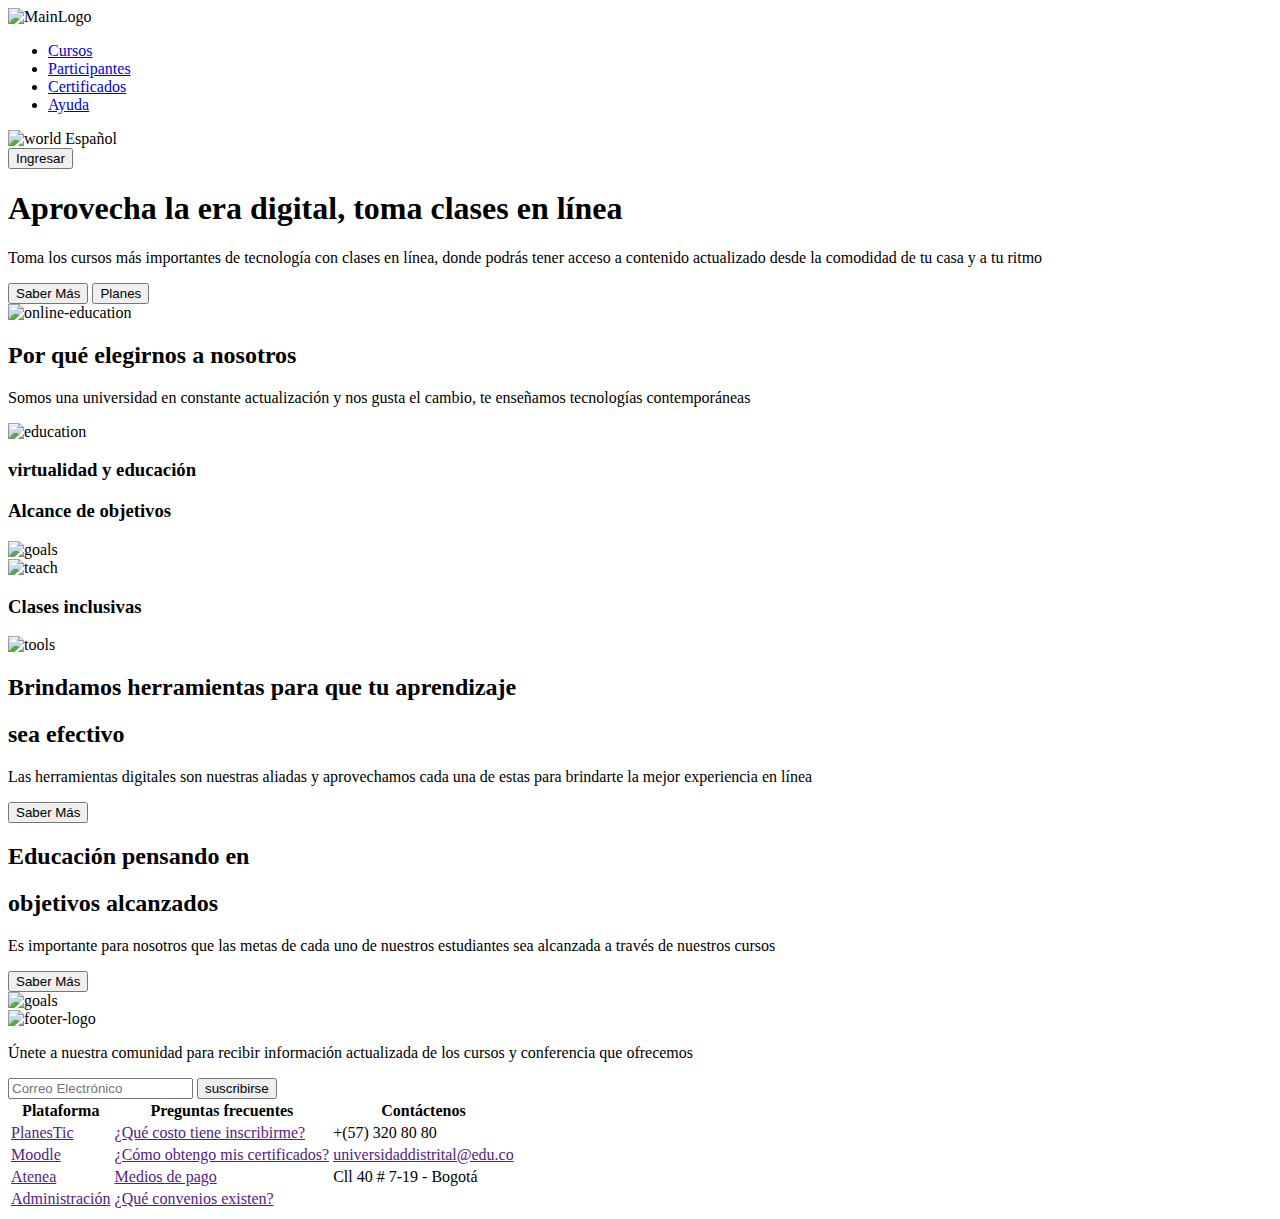
==== Punto 1-3/Index.html @ 8062df4f "Add files via upload" ====
<!DOCTYPE html>
<html lang="en">

<head>
    <meta charset="UTF-8">
    <meta http-equiv="X-UA-Compatible" content="IE=edge">
    <meta name="viewport" content="width=device-width, initial-scale=1.0">
    <link rel="stylesheet" href="./styles/global-styles.css">
    <link rel="stylesheet" href="./styles/header-styles.css">
    <link rel="stylesheet" href="./styles/banner-styles.css">
    <link rel="stylesheet" href="./styles/section-1-styles.css">
    <link rel="stylesheet" href="./styles/section-2-styles.css">
    <link rel="stylesheet" href="./styles/footer-styles.css">
    <title>Punto 1-3</title>
</head>

<body>
    <header>
        <div class="header__nav">
            <img src="./public/images/header-logo.png" alt="MainLogo">
            <nav>
                <ul>
                    <li><a href="#banner">Cursos</a></li>
                    <li><a href="#section-1">Participantes</a></li>
                    <li><a href="#section-2">Certificados</a></li>
                    <li><a href="#footer">Ayuda</a></li>
                </ul>
            </nav>
        </div>
        <div class="header__settings">
            <div>
                <img src="./public/images/header-world.png" alt="world">
                <span>Español</span>
            </div>
            <button>Ingresar</button>
        </div>
    </header>
    <main>
        <section id="banner">
            <div>
                <div>
                    <h1>Aprovecha la era digital, toma clases en línea</h1>
                    <p>Toma los cursos más importantes de tecnología con clases en línea, donde podrás tener
                        acceso a contenido actualizado desde la comodidad de tu casa y a tu ritmo</p>
                </div>
                <div>
                    <button class="button--salmon">Saber Más</button>
                    <button class="button--transparent">Planes</button>
                </div>
            </div>
            <img src="./public/images/banner-online.png" alt="online-education" width="550px" height="350px">
        </section>
        <section id="section-1">
            <div class="section-1__info">
                <h2>Por qué elegirnos a nosotros</h2>
                <p>Somos una universidad en constante actualización y nos gusta el cambio,
                    te enseñamos tecnologías contemporáneas</p>
            </div>
            <div class="section-1__card ">
                <img src="./public/images/section1-education.png" alt="education" width="120px" height="120px">
                <h3>virtualidad y educación</h3>
            </div>
            <div class="section-1__card section-1__card-down">
                <h3>Alcance de objetivos</h3>
                <img src="./public/images/section1-goals.png" alt="goals" width="120px" height="120px">
            </div>
            <div class="section-1__card">
                <img src="./public/images/section1-teach.png" alt="teach" width="120px" height="120px">
                <h3>Clases inclusivas</h3>
            </div>
        </section>
        <section id="section-2">
            <div class="section-2__info">
                <img src="./public/images/section2-tools.png" alt="tools" width="500px" height="350px">
                <div>
                    <h2>Brindamos herramientas para que tu aprendizaje </h2>
                    <h2 class="titulo-rosa">sea efectivo</h2>
                    <p>Las herramientas digitales son nuestras aliadas y aprovechamos cada una de estas
                        para brindarte la mejor experiencia en línea</p>
                    <button class="button--salmon">Saber Más</button>
                </div>
            </div>
            <div class="section-2__info">
                <div>
                    <h2> Educación pensando en</h2>
                    <h2 class="titulo-rosa">objetivos alcanzados</h2>
                    <p>Es importante para nosotros que las metas de cada uno de nuestros estudiantes sea alcanzada
                        a través de nuestros cursos</p>
                    <button class="button--salmon">Saber Más</button>
                </div>
                <img src="./public/images/section2-goals.png" alt="goals" width="500px" height="350px">
            </div>
        </section>
    </main>
    <footer id="footer">
        <div class="footer__info">
            <img src="./public/images/footer-logo.png" alt="footer-logo" width="200px" height="175px">
            <div>
                <p>Únete a nuestra comunidad para recibir información actualizada de los
                    cursos y conferencia que ofrecemos</p>
                <form method="post">
                    <input type="email" name="user-name" id="email" placeholder="Correo Electrónico">
                    <button class="button--pink">suscribirse</button>
                </form>
            </div>
        </div>
        <div>
            <table>
                <tr>
                    <th>Plataforma</th>
                    <th>Preguntas frecuentes</th>
                    <th>Contáctenos</th>
                </tr>
                <tr>
                    <td><a href="">PlanesTic</a></td>
                    <td><a href="">¿Qué costo tiene inscribirme?</a></td>
                    <td>+(57) 320 80 80</td>
                </tr>
                <tr>
                    <td><a href="">Moodle</a></td>
                    <td><a href="">¿Cómo obtengo mis certificados?</a></td>
                    <td><a href="">universidaddistrital@edu.co</a></td>
                </tr>
                <tr>
                    <td><a href="">Atenea</a></td>
                    <td><a href="">Medios de pago</a></td>
                    <td>Cll 40 # 7-19 - Bogotá</td>
                </tr>
                <tr>
                    <td><a href="">Administración</a></td>
                    <td><a href=""> ¿Qué convenios existen?</a></td>
                </tr>
            </table>
        </div>
    </footer>
</body>

</html>
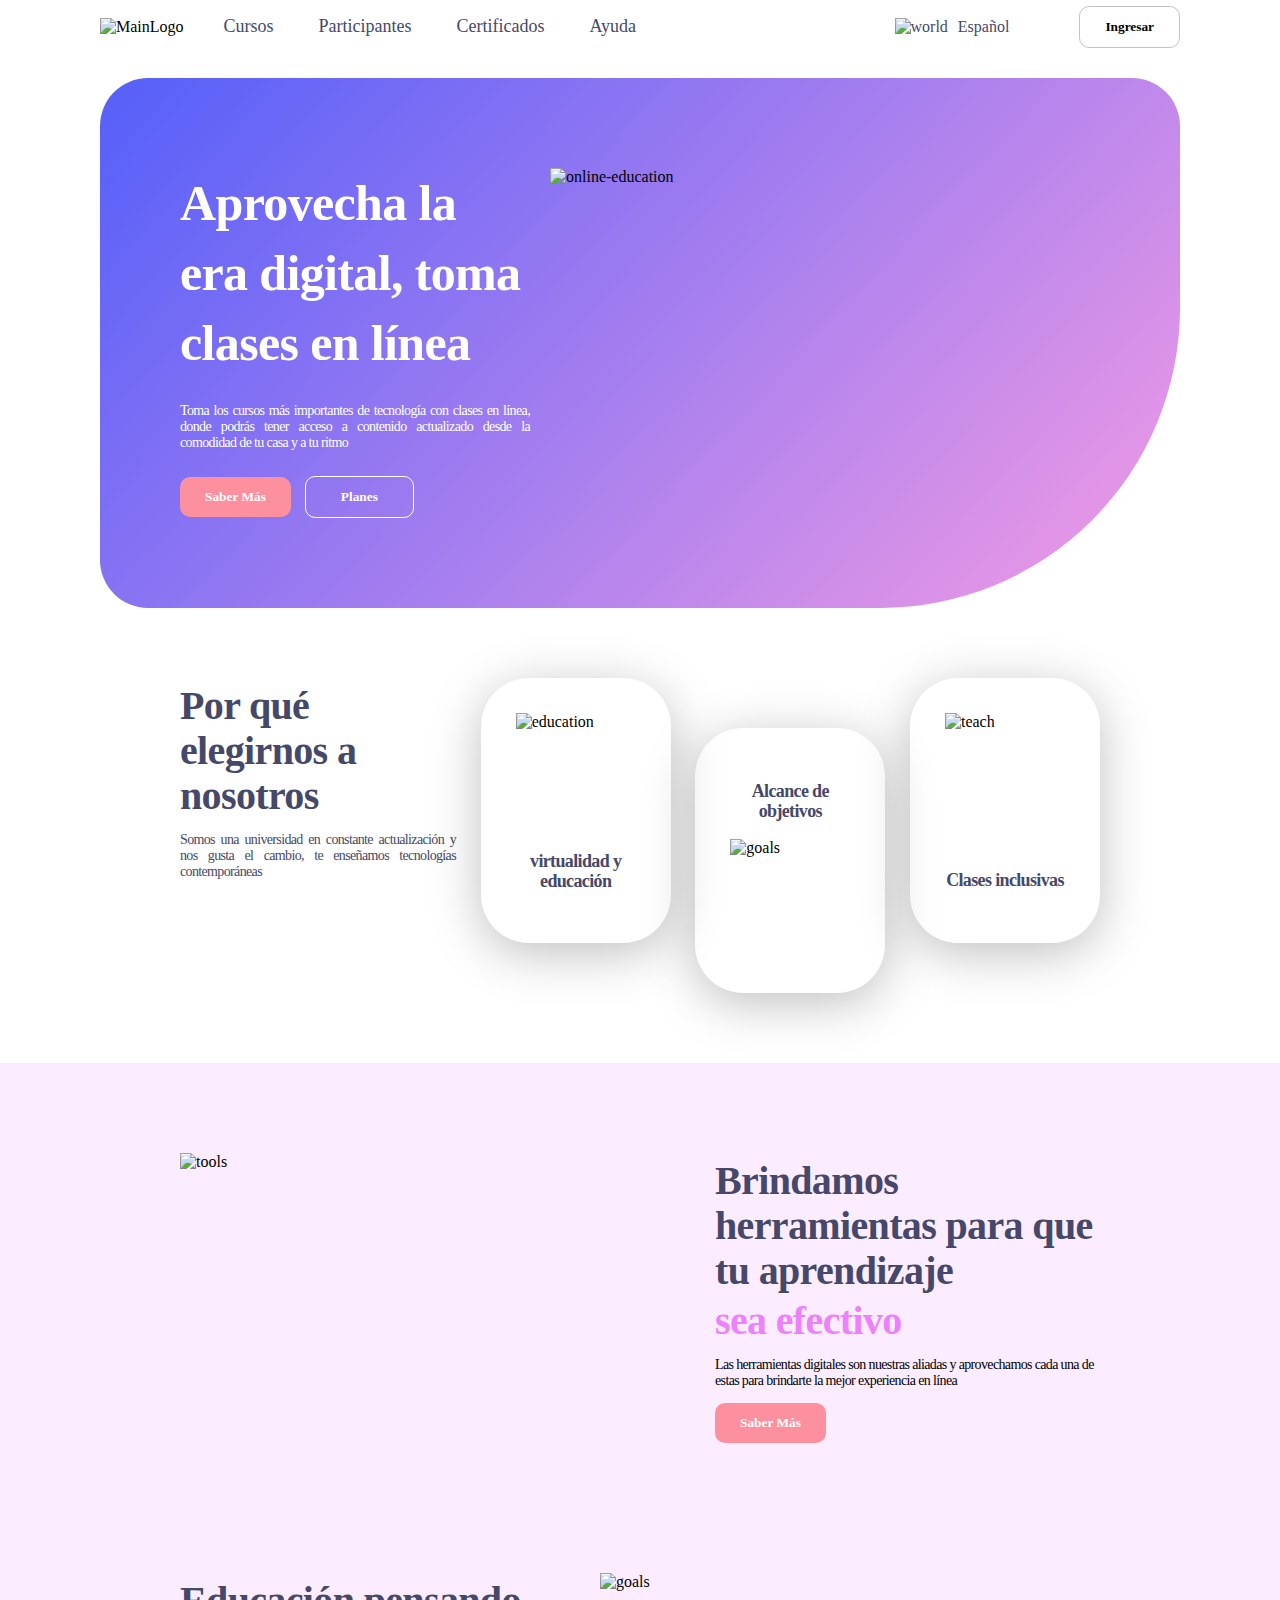
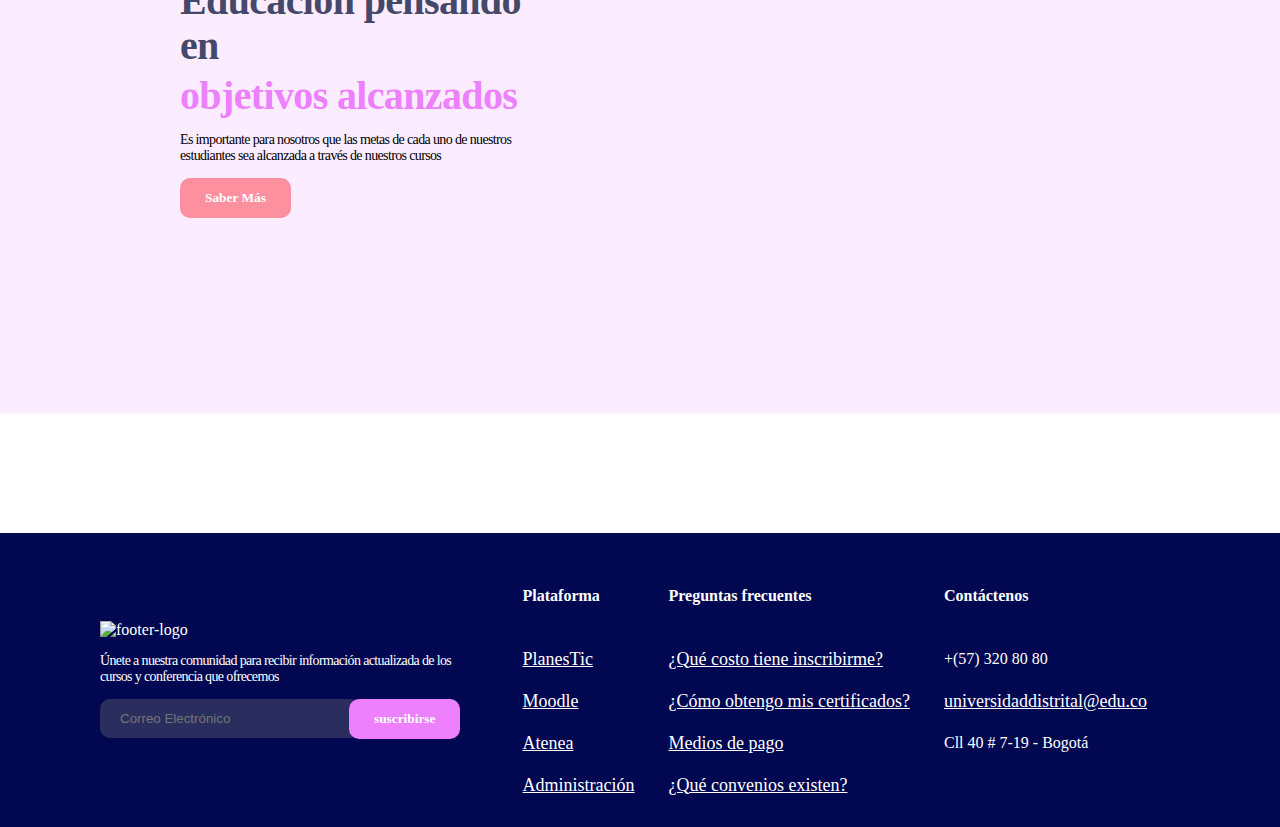
==== commit bf5fd5a9: "Index.html" ====
--- a/Punto 1-3/Index.html
+++ b/Punto 1-3/Index.html
@@ -5,12 +5,12 @@
     <meta charset="UTF-8">
     <meta http-equiv="X-UA-Compatible" content="IE=edge">
     <meta name="viewport" content="width=device-width, initial-scale=1.0">
-    <link rel="stylesheet" href="./styles/global-styles.css">
-    <link rel="stylesheet" href="./styles/header-styles.css">
-    <link rel="stylesheet" href="./styles/banner-styles.css">
-    <link rel="stylesheet" href="./styles/section-1-styles.css">
-    <link rel="stylesheet" href="./styles/section-2-styles.css">
-    <link rel="stylesheet" href="./styles/footer-styles.css">
+    <link rel="stylesheet" href="./Styles/global-styles.css">
+    <link rel="stylesheet" href="./Styles/header-styles.css">
+    <link rel="stylesheet" href="./Styles/banner-styles.css">
+    <link rel="stylesheet" href="./Styles/section-1-styles.css">
+    <link rel="stylesheet" href="./Styles/section-2-styles.css">
+    <link rel="stylesheet" href="./Styles/footer-styles.css">
     <title>Punto 1-3</title>
 </head>
 
@@ -135,4 +135,4 @@
     </footer>
 </body>
 
-</html>+</html>
--- a/Punto 1-3/Styles/global-styles.css
+++ b/Punto 1-3/Styles/global-styles.css
@@ -0,0 +1,39 @@
+body {
+    margin: 0px;
+}
+
+a {
+    font-family: 'Jost';
+    font-size: 18px;
+}
+
+button {
+    padding: 12px 25px;
+    font-family: 'Jost';
+    font-weight: bold;
+    border-radius: 10px;
+    cursor: pointer;
+
+}
+
+.button--salmon {
+    background-color: #FD909E;
+    color: #fff;
+    border: none;
+}
+
+p {
+    font-family: 'Jost';
+    font-size: 14px;
+    font-weight: 300px;
+    letter-spacing: -0.64px;
+}
+
+h2 {
+    margin: 5px 0px;
+    color: #454868;
+    font-family: 'Jost';
+    font-size: 40px;
+    line-height: 45px;
+    letter-spacing: -0.64px;
+}--- a/Punto 1-3/Styles/header-styles.css
+++ b/Punto 1-3/Styles/header-styles.css
@@ -0,0 +1,47 @@
+header {
+    display: flex;
+    margin: 0 100px;
+    justify-content: space-between;
+
+}
+
+.header__nav {
+    display: flex;
+    align-items: center;
+
+}
+
+.header__nav nav ul {
+    display: flex;
+    gap: 45px;
+    list-style: none;
+}
+
+.header__nav nav ul li a {
+    text-decoration: none;
+    color: #454868;
+}
+
+
+.header__settings {
+    display: flex;
+    align-items: center;
+    gap: 70px;
+}
+
+.header__settings div {
+    display: flex;
+    align-items: center;
+    gap: 10px;
+    font-family: 'Jost';
+    font-size: 16px;
+    font-weight: 400px;
+    color: #454868;
+
+}
+
+
+.header__settings button {
+    background-color: transparent;
+    border: 1px solid #45486854;
+}--- a/Punto 1-3/Styles/banner-styles.css
+++ b/Punto 1-3/Styles/banner-styles.css
@@ -0,0 +1,31 @@
+#banner{
+    display: flex;
+    margin: 25px 100px;
+    padding: 90px 80px;
+    gap: 20px;
+    background:  linear-gradient(313.18deg, #EE9AE5 3.28%, #5961F9 97.04%);
+    border-radius: 48px 48px 300px 48px;
+}
+h1{
+    margin: 0px;
+    color: #fff;
+    font-family: 'Jost';
+    font-size: 50px;
+    font-weight: 600;
+    line-height: 70px;
+    letter-spacing: -0.64px;
+}
+
+#banner p{
+    margin: 25px 0px;
+    text-align: justify;
+    color: #fff;
+}
+
+.button--transparent{
+    padding: 12px 35px;
+    margin: 0 10px;
+    background-color: transparent;
+    color: #fff;
+    border:1px solid #fff;
+}--- a/Punto 1-3/Styles/section-1-styles.css
+++ b/Punto 1-3/Styles/section-1-styles.css
@@ -0,0 +1,43 @@
+#section-1{
+    display: flex;
+    justify-content: space-between;
+    margin: 50px 100px;
+    padding: 20px 80px;
+    
+}
+.section-1__info{
+    width: 30%;
+}
+ 
+.section-1__info p{
+    color: #454868;
+    text-align: justify;
+}
+
+.section-1__card{
+    
+    display: flex;
+    flex-direction: column;
+    align-items: center;
+    justify-content: space-between;
+    
+    width: min-content;
+    height: 195px;
+    padding: 35px;
+    border-radius: 48px;
+    box-shadow: 0px 10px 50px rgba(0, 0, 0, 0.25);
+    
+}
+
+.section-1__card-down{
+    margin-top: 50px;
+}
+
+.section-1__card h3{
+    font-family: 'Jost';
+    color: #454868;
+    font-size: 18px;
+    line-height: 20px;
+    letter-spacing: -0.64px;
+    text-align: center;
+}--- a/Punto 1-3/Styles/section-2-styles.css
+++ b/Punto 1-3/Styles/section-2-styles.css
@@ -0,0 +1,15 @@
+#section-2{
+    padding: 20px 180px;
+    background-color:rgba(237, 128, 253, 0.15);
+}
+
+.section-2__info{
+    display: flex;
+    gap: 35px;
+    margin: 70px 0px;
+
+}
+.titulo-rosa{
+    color: #ED80FD;
+
+}--- a/Punto 1-3/Styles/footer-styles.css
+++ b/Punto 1-3/Styles/footer-styles.css
@@ -0,0 +1,49 @@
+#footer {
+    display: flex;
+    justify-content: space-between;
+    align-items: center;
+    margin-top: 120px;
+    padding: 20px 100px;
+    background-color: #010851;
+    color: #fff;
+}
+
+.footer__info {
+    width: 35%;
+}
+
+input {
+
+    width: 220px;
+    padding: 12px 20px;
+    margin-right: -15px;
+    border: none;
+    border-radius: 10px;
+    background-color: #45486899;
+}
+
+.button--pink {
+    background-color: #ED80FD;
+    color: #fff;
+    border: none;
+}
+
+table {
+    font-family: 'Jost';
+    text-align: left;
+
+}
+
+
+tr {
+    height: 40px;
+}
+
+th {
+    height: 80px;
+}
+
+td a {
+    padding-right: 30px;
+    color: #fff;
+}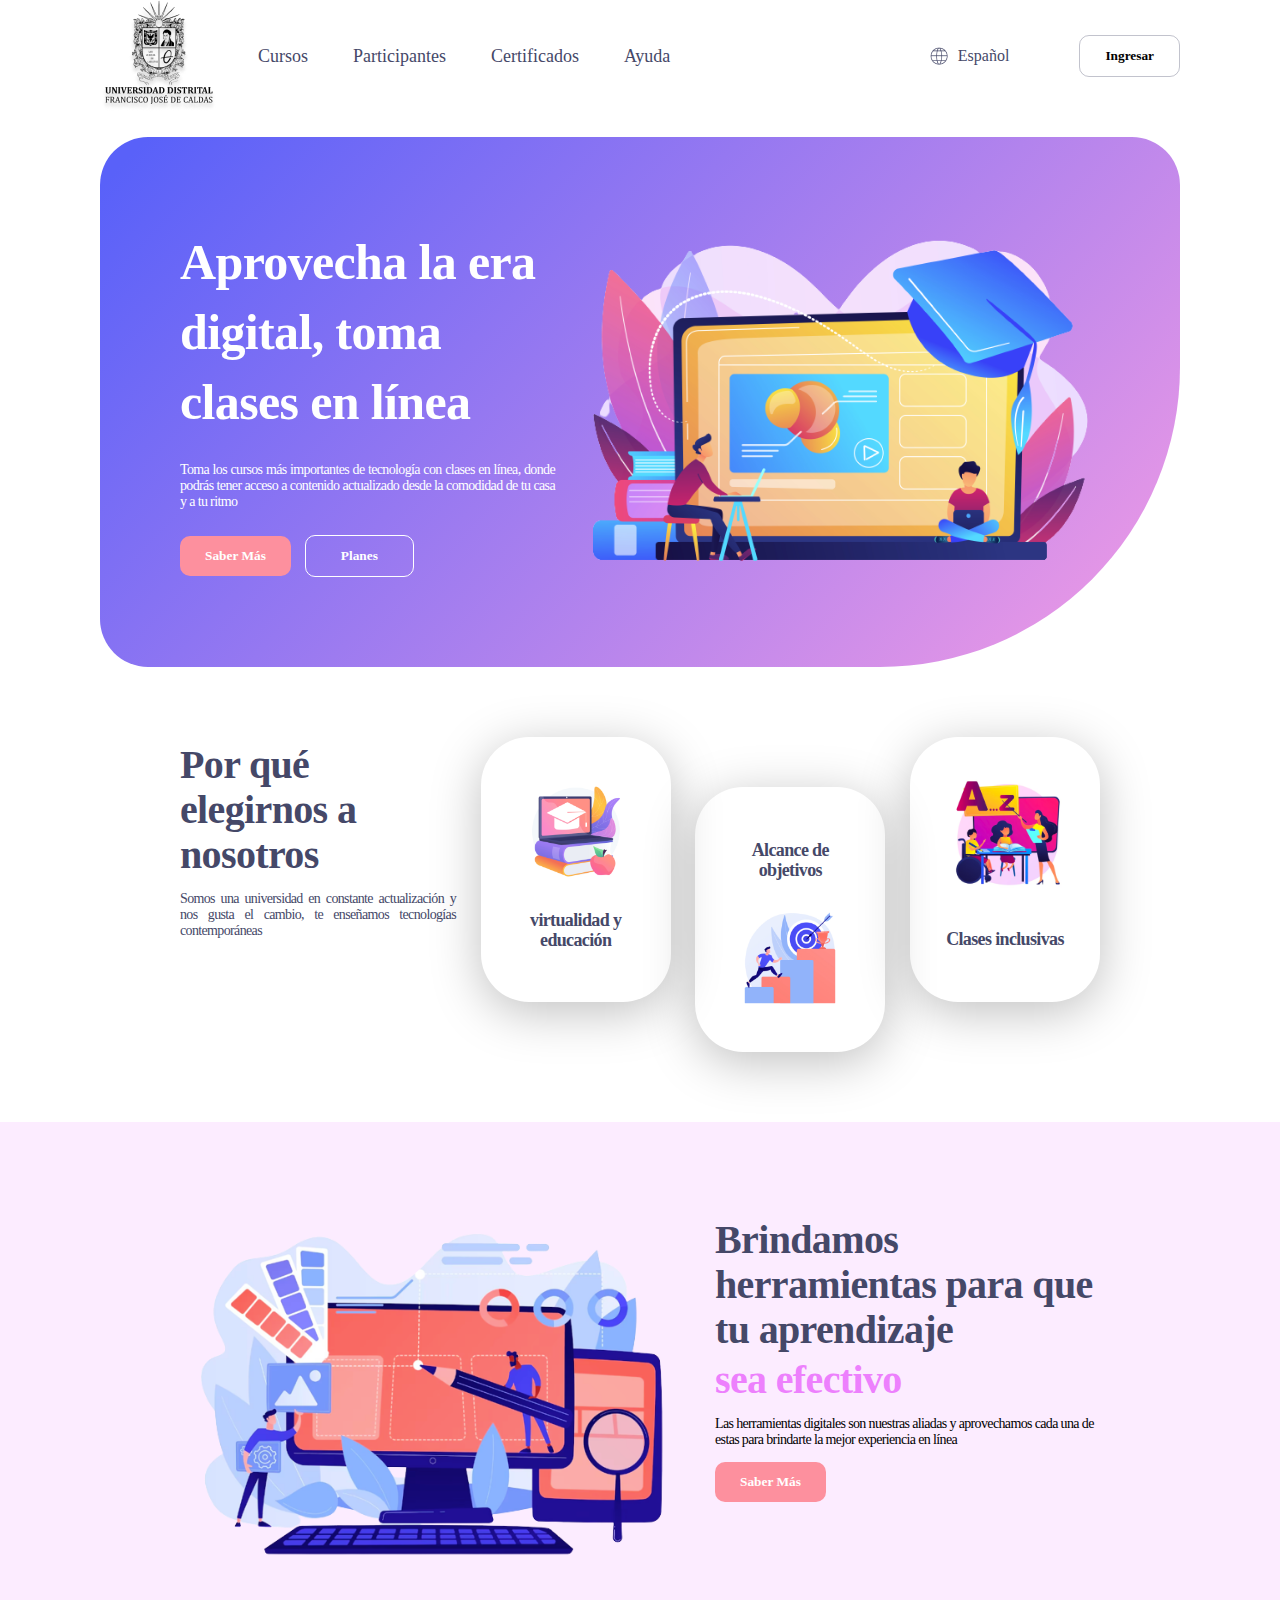
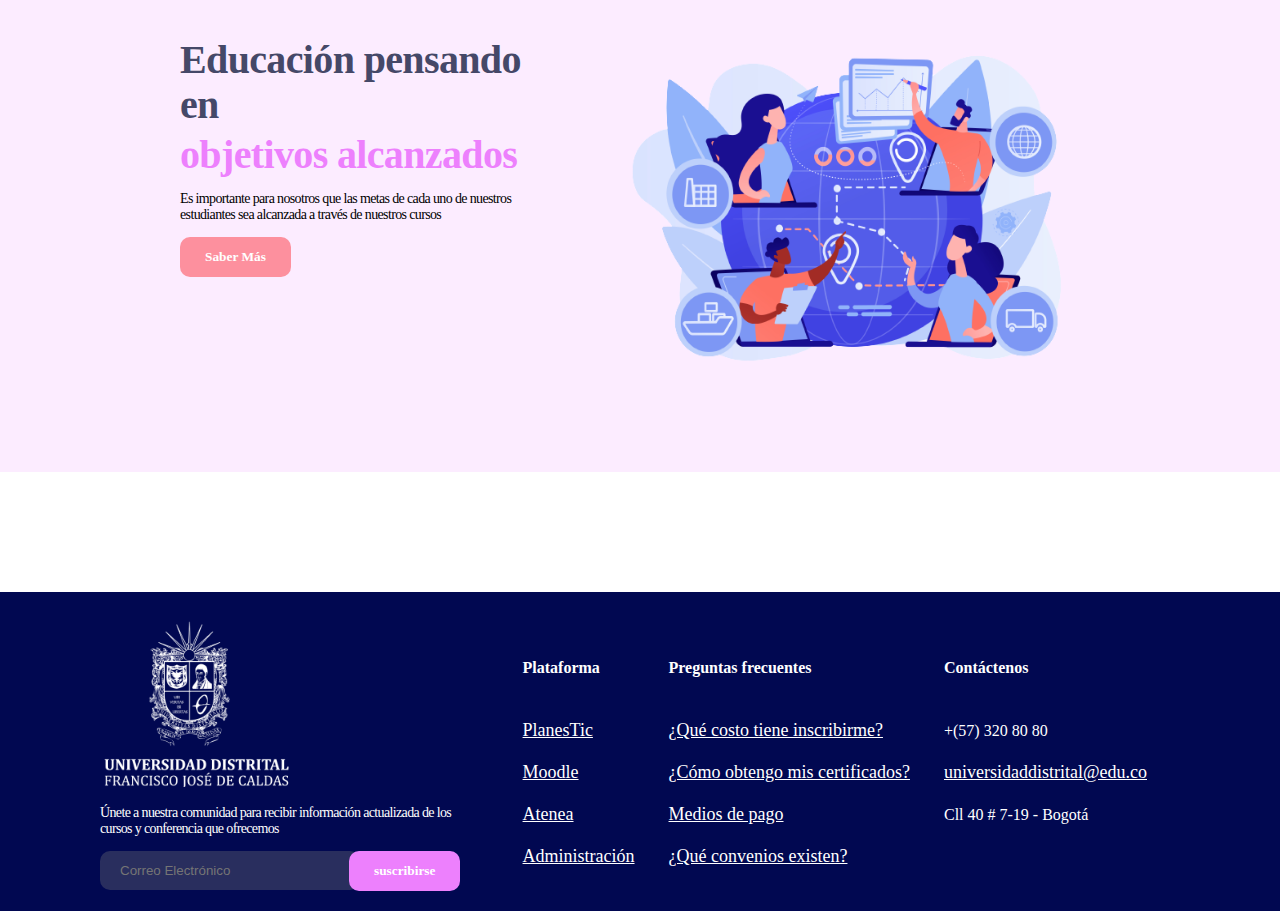
==== commit 8cb787c8: "Index.html" ====
--- a/Punto 1-3/Index.html
+++ b/Punto 1-3/Index.html
@@ -17,7 +17,7 @@
 <body>
     <header>
         <div class="header__nav">
-            <img src="./public/images/header-logo.png" alt="MainLogo">
+            <img src="./Public/Images/header-logo.png" alt="MainLogo">
             <nav>
                 <ul>
                     <li><a href="#banner">Cursos</a></li>
@@ -29,7 +29,7 @@
         </div>
         <div class="header__settings">
             <div>
-                <img src="./public/images/header-world.png" alt="world">
+                <img src="./Public/Images/header-world.png" alt="world">
                 <span>Español</span>
             </div>
             <button>Ingresar</button>
@@ -48,7 +48,7 @@
                     <button class="button--transparent">Planes</button>
                 </div>
             </div>
-            <img src="./public/images/banner-online.png" alt="online-education" width="550px" height="350px">
+            <img src="./Public/Images/banner-online.png" alt="online-education" width="550px" height="350px">
         </section>
         <section id="section-1">
             <div class="section-1__info">
@@ -57,21 +57,21 @@
                     te enseñamos tecnologías contemporáneas</p>
             </div>
             <div class="section-1__card ">
-                <img src="./public/images/section1-education.png" alt="education" width="120px" height="120px">
+                <img src="./Public/Images/section1-education.png" alt="education" width="120px" height="120px">
                 <h3>virtualidad y educación</h3>
             </div>
             <div class="section-1__card section-1__card-down">
                 <h3>Alcance de objetivos</h3>
-                <img src="./public/images/section1-goals.png" alt="goals" width="120px" height="120px">
+                <img src="./Public/Images/section1-goals.png" alt="goals" width="120px" height="120px">
             </div>
             <div class="section-1__card">
-                <img src="./public/images/section1-teach.png" alt="teach" width="120px" height="120px">
+                <img src="./Public/Images/section1-teach.png" alt="teach" width="120px" height="120px">
                 <h3>Clases inclusivas</h3>
             </div>
         </section>
         <section id="section-2">
             <div class="section-2__info">
-                <img src="./public/images/section2-tools.png" alt="tools" width="500px" height="350px">
+                <img src="./Public/Images/section2-tools.png" alt="tools" width="500px" height="350px">
                 <div>
                     <h2>Brindamos herramientas para que tu aprendizaje </h2>
                     <h2 class="titulo-rosa">sea efectivo</h2>
@@ -88,13 +88,13 @@
                         a través de nuestros cursos</p>
                     <button class="button--salmon">Saber Más</button>
                 </div>
-                <img src="./public/images/section2-goals.png" alt="goals" width="500px" height="350px">
+                <img src="./Public/Images/section2-goals.png" alt="goals" width="500px" height="350px">
             </div>
         </section>
     </main>
     <footer id="footer">
         <div class="footer__info">
-            <img src="./public/images/footer-logo.png" alt="footer-logo" width="200px" height="175px">
+            <img src="./Public/Images/footer-logo.png" alt="footer-logo" width="200px" height="175px">
             <div>
                 <p>Únete a nuestra comunidad para recibir información actualizada de los
                     cursos y conferencia que ofrecemos</p>
